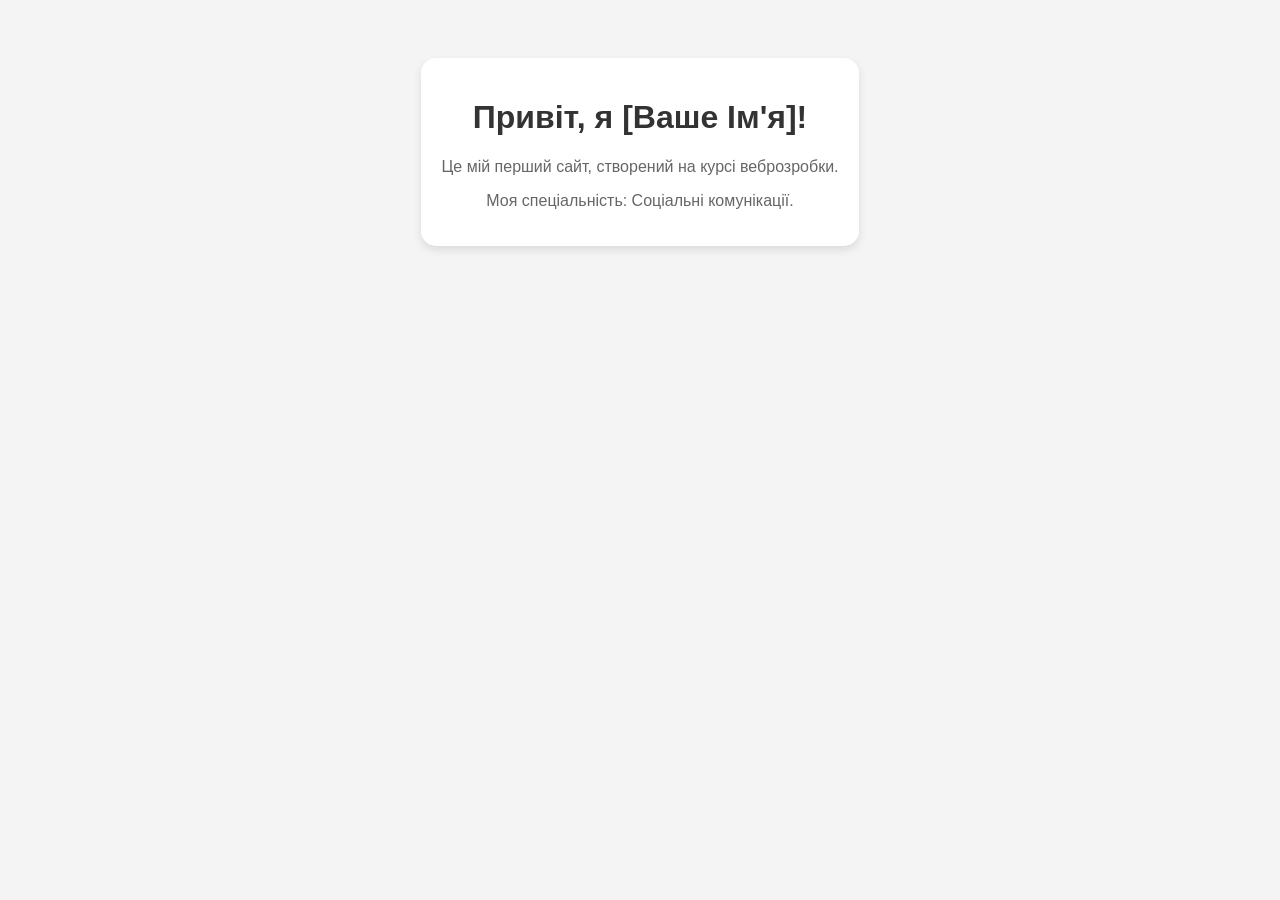
==== index.html @ 934633f8 "Rename index.html. to index.html" ====
<!DOCTYPE html>
<html lang="uk">
<head>
 <meta charset="UTF-8">
 <title>Візитка студента</title>
 <style>
 body { font-family: sans-serif; text-align: center; background-color: #f4f4f4; padding:
50px; }
 .card { background: white; padding: 20px; border-radius: 15px; box-shadow: 0 4px 8px
rgba(0,0,0,0.1); display: inline-block; }
 h1 { color: #333; }
 p { color: #666; }
 </style>
</head>
<body>
 <div class="card">
 <h1>Привіт, я [Ваше Ім'я]!</h1>
 <p>Це мій перший сайт, створений на курсі веброзробки.</p>
 <p>Моя спеціальність: Соціальні комунікації.</p>
 </div>
</body>
</html>
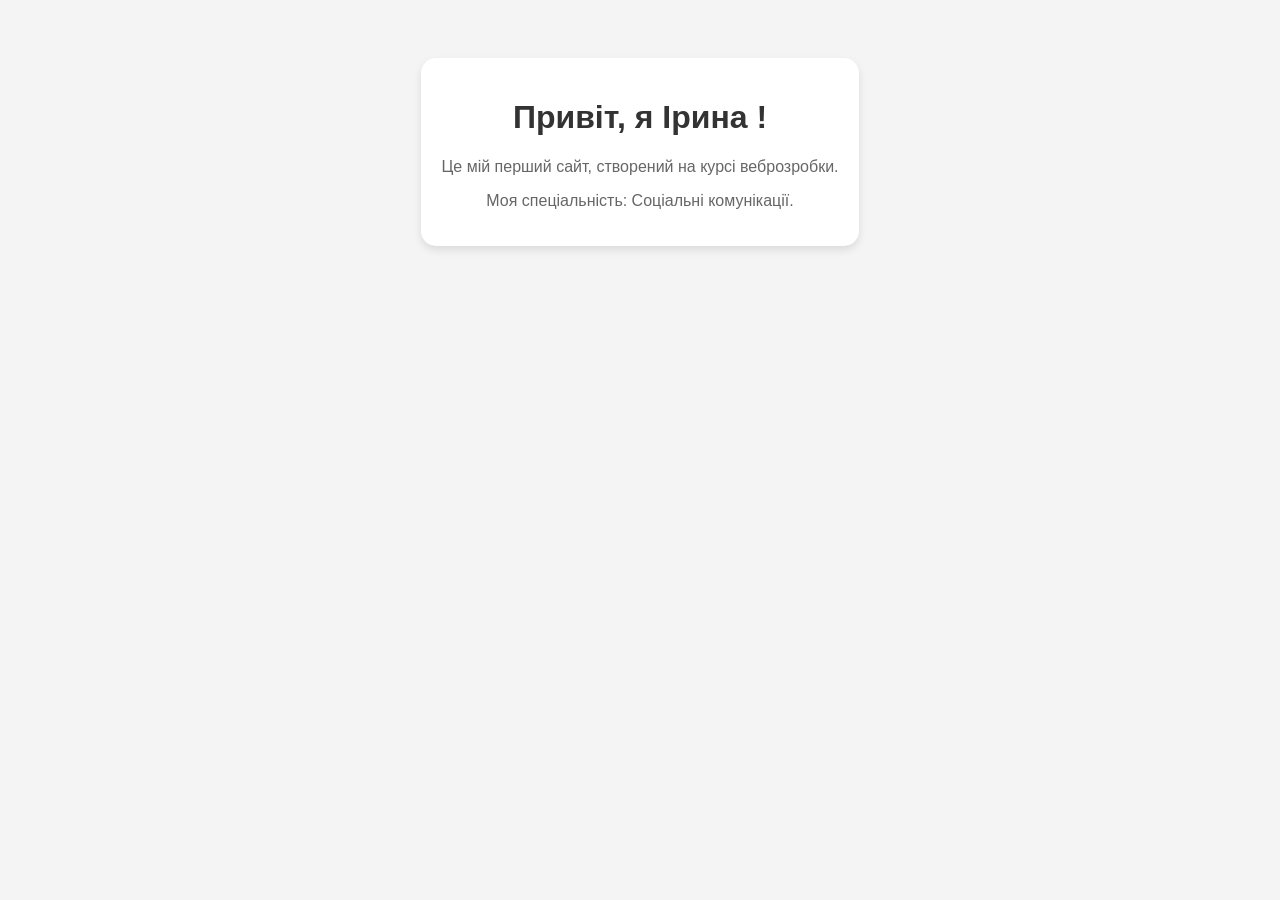
==== commit 7c021b79: "Update index.html" ====
--- a/index.html
+++ b/index.html
@@ -14,7 +14,7 @@
 </head>
 <body>
  <div class="card">
- <h1>Привіт, я [Ваше Ім'я]!</h1>
+ <h1>Привіт, я Ірина !</h1>
  <p>Це мій перший сайт, створений на курсі веброзробки.</p>
  <p>Моя спеціальність: Соціальні комунікації.</p>
  </div>
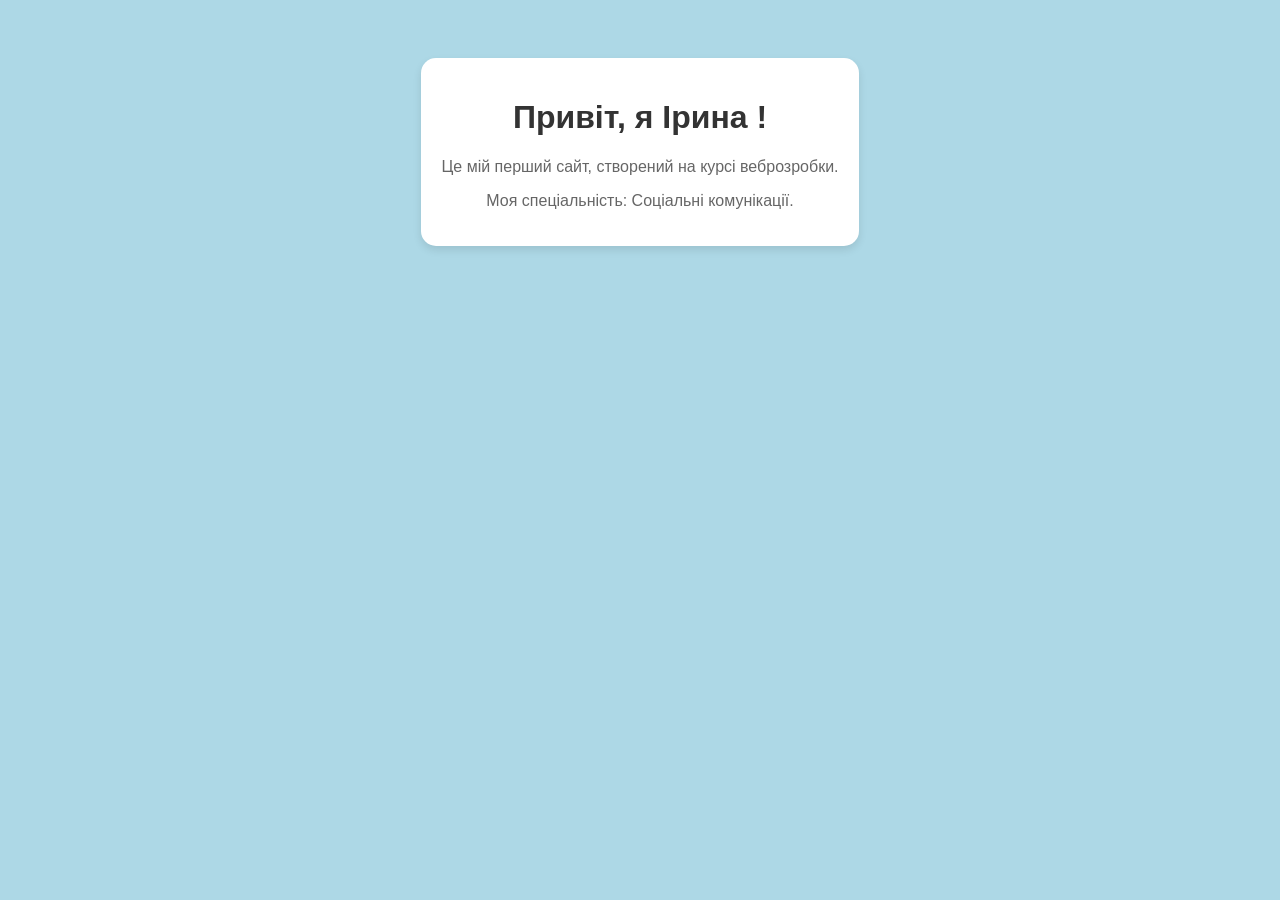
==== commit 3a16c930: "Update index.html" ====
--- a/index.html
+++ b/index.html
@@ -4,7 +4,7 @@
  <meta charset="UTF-8">
  <title>Візитка студента</title>
  <style>
- body { font-family: sans-serif; text-align: center; background-color: #f4f4f4; padding:
+body { font-family: sans-serif; text-align: center; background-color: #ADD8E6; padding:
 50px; }
  .card { background: white; padding: 20px; border-radius: 15px; box-shadow: 0 4px 8px
 rgba(0,0,0,0.1); display: inline-block; }
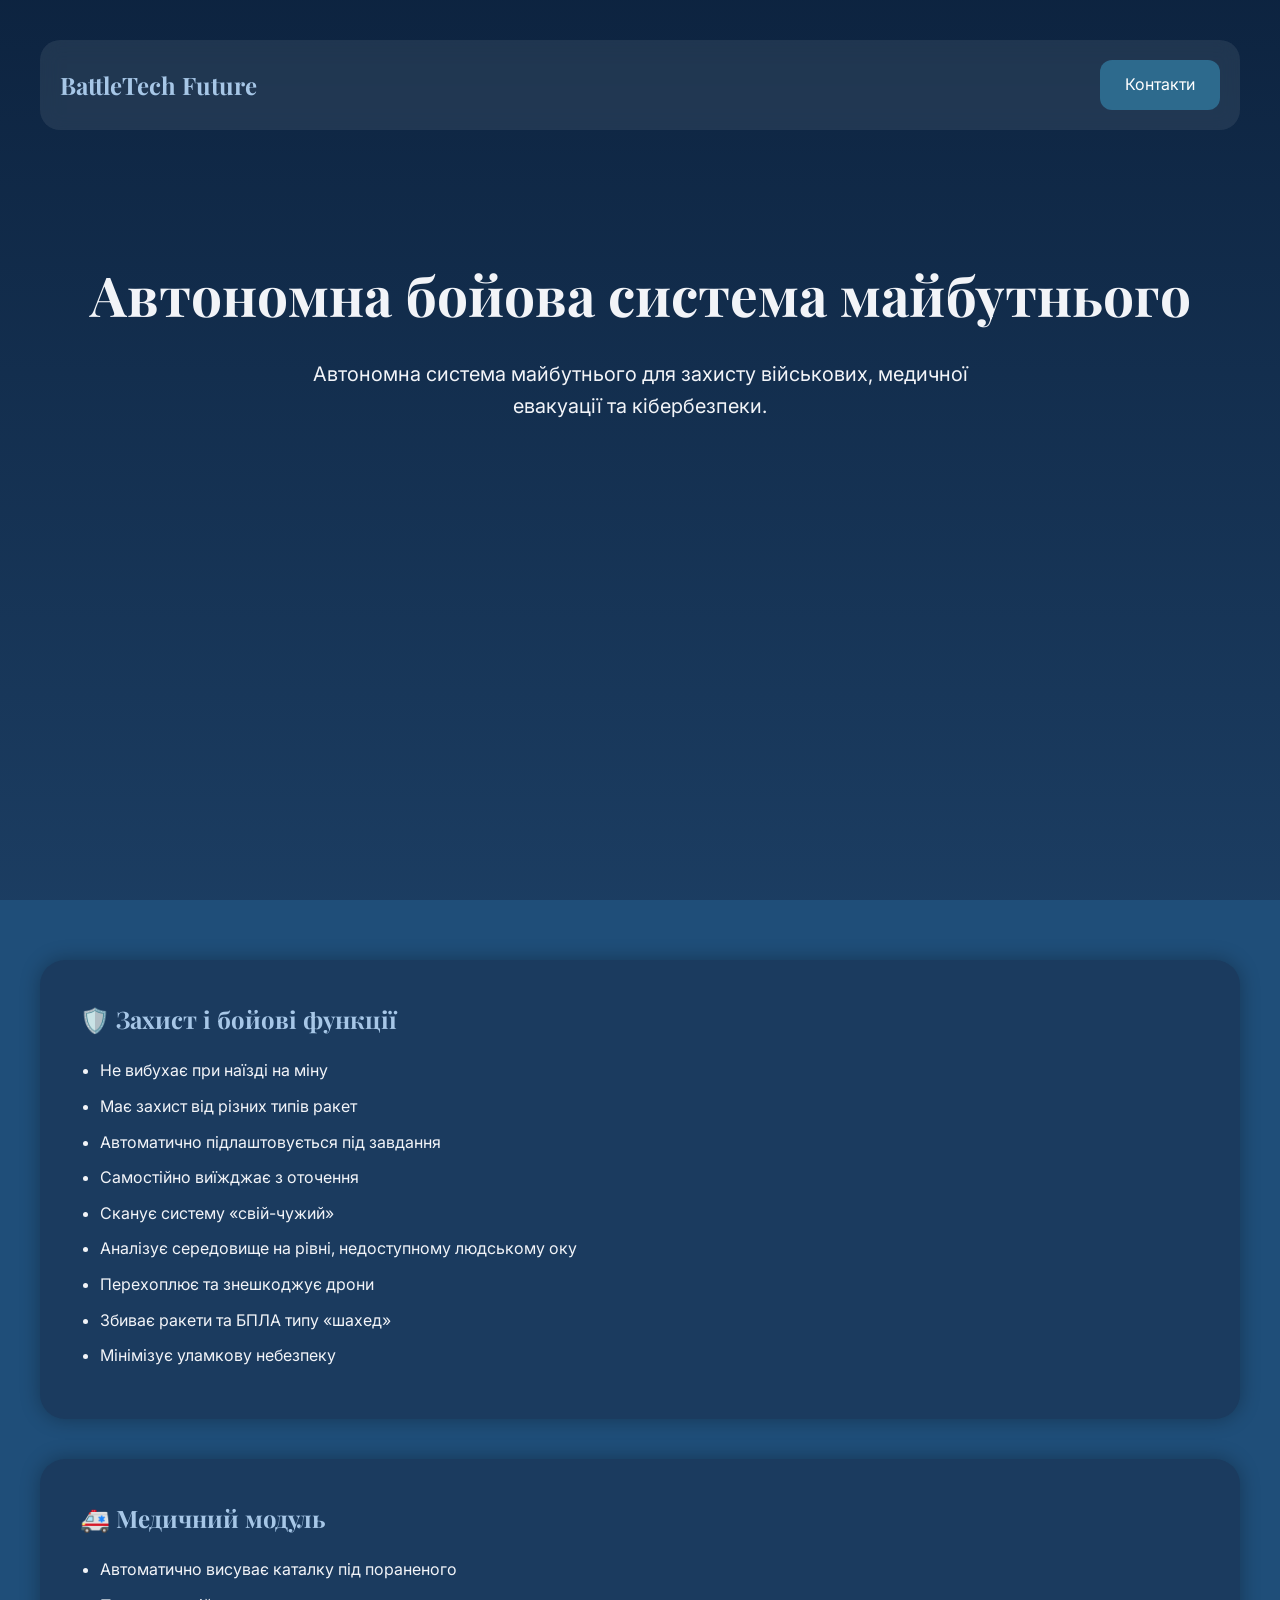
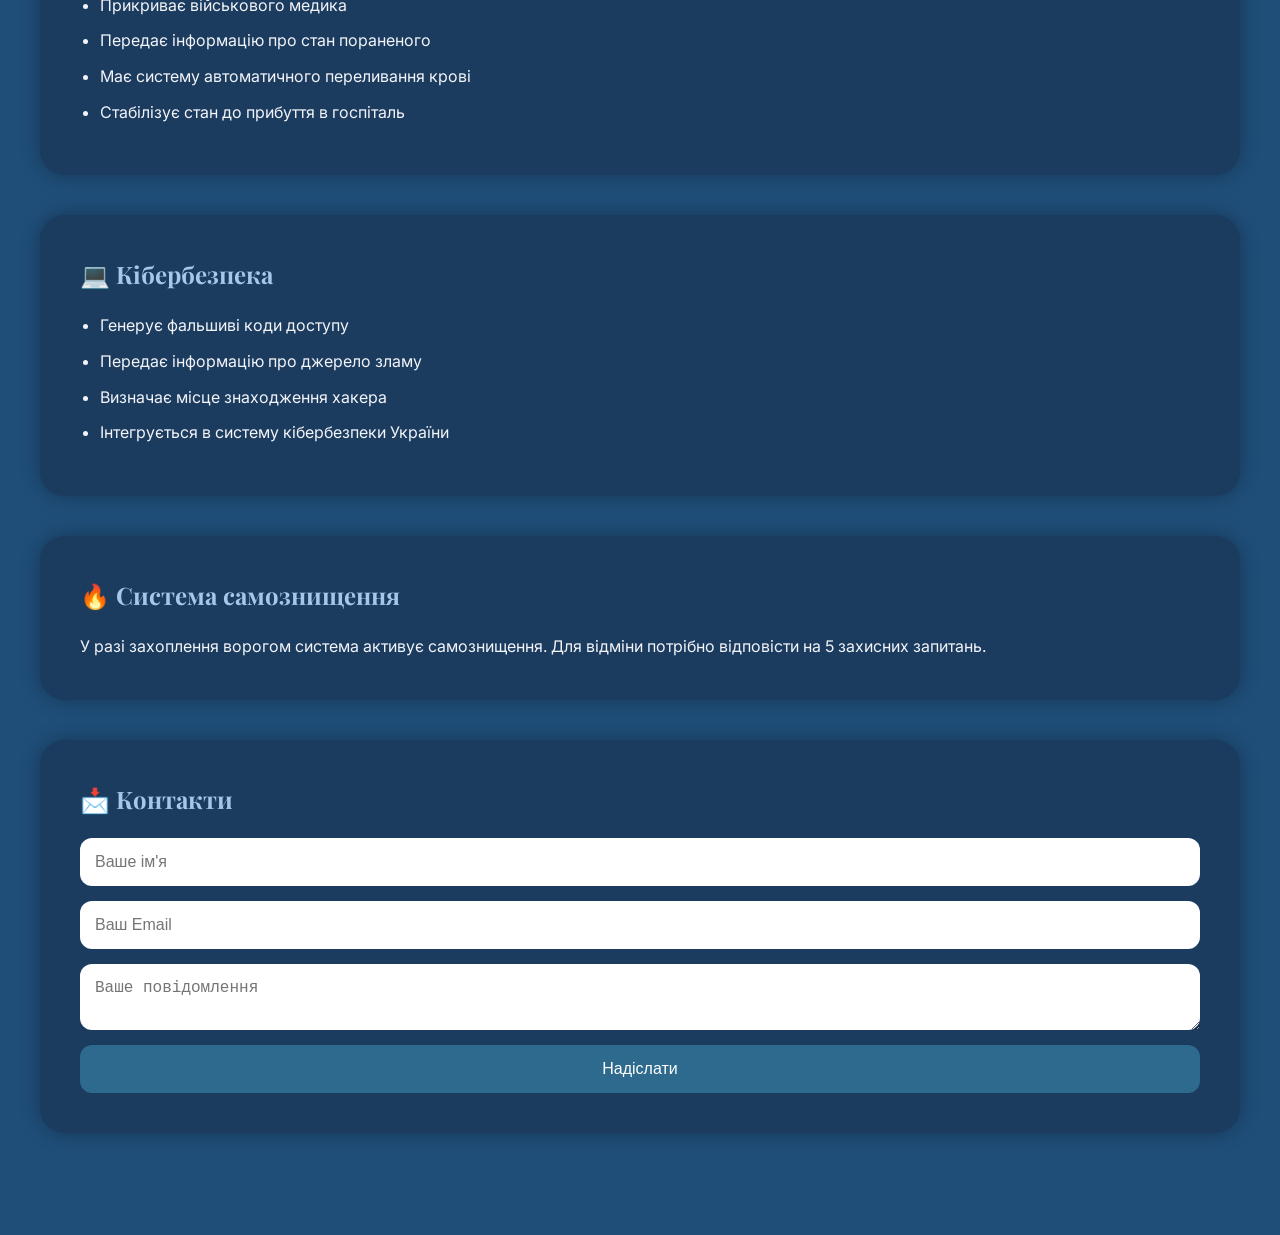
==== commit c614f0fa: "Add files via upload" ====
--- a/index.html
+++ b/index.html
@@ -1,22 +1,101 @@
-<!DOCTYPE html>
-<html lang="uk">
-<head>
- <meta charset="UTF-8">
- <title>Візитка студента</title>
- <style>
-body { font-family: sans-serif; text-align: center; background-color: #ADD8E6; padding:
-50px; }
- .card { background: white; padding: 20px; border-radius: 15px; box-shadow: 0 4px 8px
-rgba(0,0,0,0.1); display: inline-block; }
- h1 { color: #333; }
- p { color: #666; }
- </style>
-</head>
-<body>
- <div class="card">
- <h1>Привіт, я Ірина !</h1>
- <p>Це мій перший сайт, створений на курсі веброзробки.</p>
- <p>Моя спеціальність: Соціальні комунікації.</p>
- </div>
-</body>
-</html>
+<!-- index.html -->
+<!DOCTYPE html>
+<html lang="uk">
+<head>
+    <meta charset="UTF-8">
+    <meta name="viewport" content="width=device-width, initial-scale=1.0">
+    <title>Інтелектуальна бойова машина</title>
+
+    <!-- Шрифти -->
+    <link href="https://fonts.googleapis.com/css2?family=Playfair+Display:wght@700&family=Inter:wght@300;400;600&display=swap" rel="stylesheet">
+
+    <!-- CSS -->
+    <link rel="stylesheet" href="style.css">
+</head>
+<body>
+
+    <header class="hero">
+        <nav class="navbar">
+            <h1>BattleTech Future</h1>
+
+            <a href="#contacts" class="btn">Контакти</a>
+        </nav>
+
+        <div class="hero-content">
+            <h2>Автономна бойова система майбутнього</h2>
+            <p>
+                Автономна система майбутнього для захисту військових,
+                медичної евакуації та кібербезпеки.
+            </p>
+        </div>
+    </header>
+
+    <main>
+
+        <section class="card">
+            <h2>🛡️ Захист і бойові функції</h2>
+
+            <ul>
+                <li>Не вибухає при наїзді на міну</li>
+                <li>Має захист від різних типів ракет</li>
+                <li>Автоматично підлаштовується під завдання</li>
+                <li>Самостійно виїжджає з оточення</li>
+                <li>Сканує систему «свій-чужий»</li>
+                <li>Аналізує середовище на рівні, недоступному людському оку</li>
+                <li>Перехоплює та знешкоджує дрони</li>
+                <li>Збиває ракети та БПЛА типу «шахед»</li>
+                <li>Мінімізує уламкову небезпеку</li>
+            </ul>
+        </section>
+
+        <section class="card">
+            <h2>🚑 Медичний модуль</h2>
+
+            <ul>
+                <li>Автоматично висуває каталку під пораненого</li>
+                <li>Прикриває військового медика</li>
+                <li>Передає інформацію про стан пораненого</li>
+                <li>Має систему автоматичного переливання крові</li>
+                <li>Стабілізує стан до прибуття в госпіталь</li>
+            </ul>
+        </section>
+
+        <section class="card">
+            <h2>💻 Кібербезпека</h2>
+
+            <ul>
+                <li>Генерує фальшиві коди доступу</li>
+                <li>Передає інформацію про джерело зламу</li>
+                <li>Визначає місце знаходження хакера</li>
+                <li>Інтегрується в систему кібербезпеки України</li>
+            </ul>
+        </section>
+
+        <section class="card">
+            <h2>🔥 Система самознищення</h2>
+
+            <p>
+                У разі захоплення ворогом система активує самознищення.
+                Для відміни потрібно відповісти на 5 захисних запитань.
+            </p>
+        </section>
+
+        <section id="contacts" class="card">
+            <h2>📩 Контакти</h2>
+
+            <form>
+                <input type="text" placeholder="Ваше ім'я">
+                <input type="email" placeholder="Ваш Email">
+                <textarea placeholder="Ваше повідомлення"></textarea>
+
+                <button type="submit">Надіслати</button>
+            </form>
+        </section>
+
+    </main>
+
+    <!-- JavaScript -->
+    <script src="script.js"></script>
+
+</body>
+</html>
--- a/style.css
+++ b/style.css
@@ -0,0 +1,130 @@
+/* style.css */
+
+*{
+    margin:0;
+    padding:0;
+    box-sizing:border-box;
+}
+
+body{
+    font-family:'Inter', sans-serif;
+    background:#1F4E79;
+    color:#F2F4F8;
+    line-height:1.6;
+}
+
+.hero{
+    min-height:100vh;
+    background:linear-gradient(rgba(11,31,58,0.9),
+    rgba(27,59,95,0.9));
+    padding:40px;
+}
+
+.navbar{
+    display:flex;
+    justify-content:space-between;
+    align-items:center;
+
+    background:rgba(255,255,255,0.08);
+    padding:20px;
+    border-radius:20px;
+
+    backdrop-filter:blur(10px);
+}
+
+.navbar h1{
+    font-family:'Playfair Display', serif;
+    color:#A7C7E7;
+}
+
+.hero-content{
+    text-align:center;
+    margin-top:120px;
+}
+
+.hero-content h2{
+    font-family:'Playfair Display', serif;
+    font-size:55px;
+    margin-bottom:20px;
+}
+
+.hero-content p{
+    max-width:700px;
+    margin:auto;
+    font-size:20px;
+}
+
+.btn{
+    text-decoration:none;
+    background:#2D6A8D;
+    color:white;
+    padding:12px 25px;
+    border-radius:12px;
+
+    transition:0.3s;
+}
+
+.btn:hover{
+    background:#A7C7E7;
+    color:#0B1F3A;
+    transform:scale(1.05);
+}
+
+main{
+    padding:60px 40px;
+}
+
+.card{
+    background:#1B3B5F;
+    margin-bottom:40px;
+    padding:40px;
+    border-radius:25px;
+
+    box-shadow:0 0 20px rgba(0,0,0,0.3);
+}
+
+.card h2{
+    font-family:'Playfair Display', serif;
+    margin-bottom:20px;
+    color:#A7C7E7;
+}
+
+.card ul{
+    padding-left:20px;
+}
+
+.card li{
+    margin-bottom:10px;
+}
+
+form{
+    display:flex;
+    flex-direction:column;
+    gap:15px;
+}
+
+input,
+textarea{
+    padding:15px;
+    border:none;
+    border-radius:12px;
+    font-size:16px;
+}
+
+button{
+    padding:15px;
+    border:none;
+    border-radius:12px;
+    background:#2D6A8D;
+    color:white;
+    font-size:16px;
+    cursor:pointer;
+
+    transition:0.3s;
+}
+
+button:hover{
+    background:#A7C7E7;
+    color:#0B1F3A;
+    transform:scale(1.05);
+}
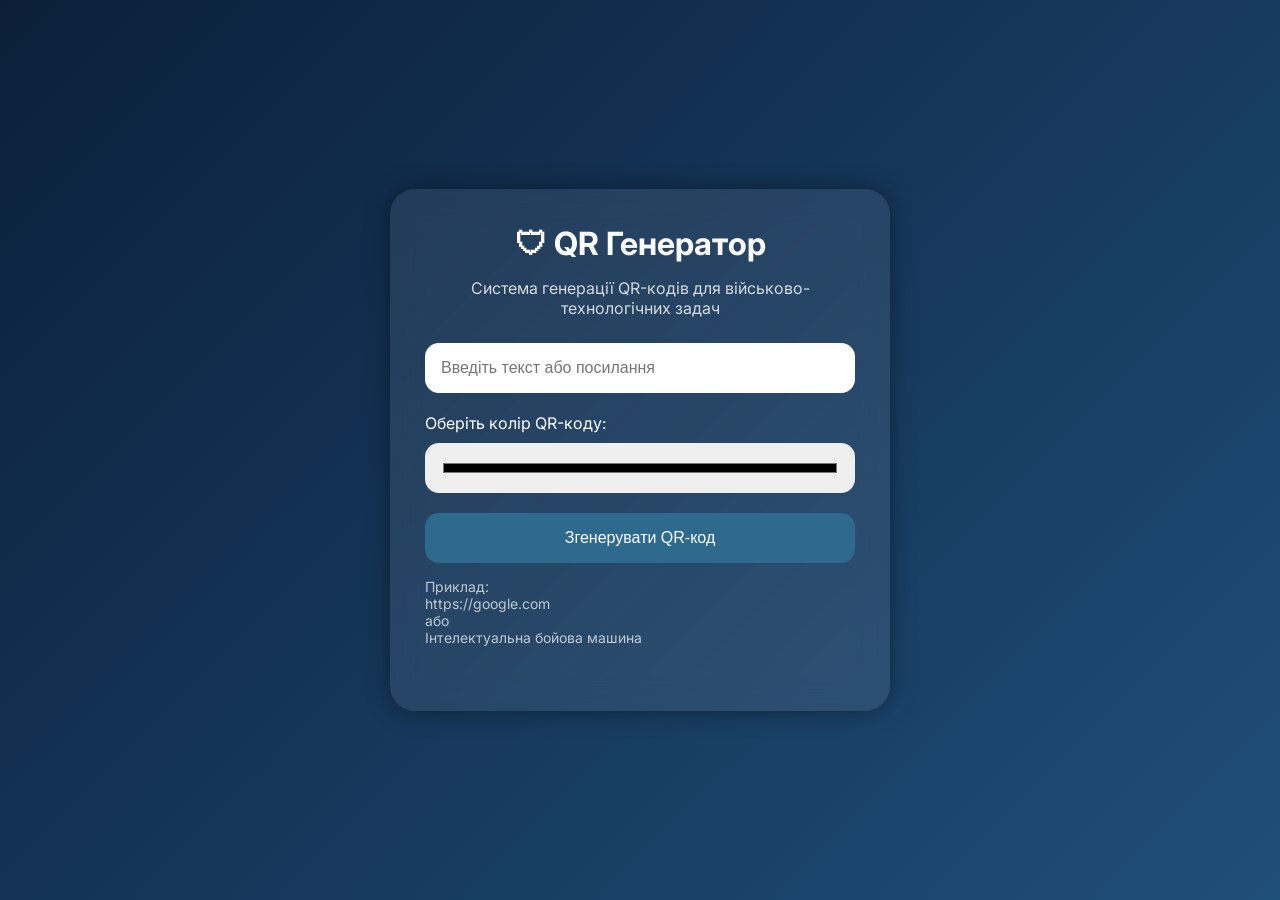
==== commit 7d171bcf: "Add files via upload" ====
--- a/index.html
+++ b/index.html
@@ -1,101 +1,241 @@
-<!-- index.html -->
 <!DOCTYPE html>
 <html lang="uk">
 <head>
-    <meta charset="UTF-8">
-    <meta name="viewport" content="width=device-width, initial-scale=1.0">
-    <title>Інтелектуальна бойова машина</title>
-
-    <!-- Шрифти -->
-    <link href="https://fonts.googleapis.com/css2?family=Playfair+Display:wght@700&family=Inter:wght@300;400;600&display=swap" rel="stylesheet">
-
-    <!-- CSS -->
-    <link rel="stylesheet" href="style.css">
+<meta charset="UTF-8">
+<meta name="viewport" content="width=device-width, initial-scale=1.0">
+
+<title>Військовий QR Генератор</title>
+
+<link href="https://fonts.googleapis.com/css2?family=Inter:wght@300;400;600&display=swap" rel="stylesheet">
+
+<style>
+
+*{
+    margin:0;
+    padding:0;
+    box-sizing:border-box;
+}
+
+body{
+    font-family:'Inter', sans-serif;
+
+    background:linear-gradient(135deg,#0B1F3A,#1F4E79);
+
+    color:white;
+
+    display:flex;
+    justify-content:center;
+    align-items:center;
+
+    min-height:100vh;
+
+    padding:20px;
+}
+
+.container{
+    width:100%;
+    max-width:500px;
+
+    background:rgba(255,255,255,0.08);
+
+    backdrop-filter:blur(15px);
+
+    border-radius:25px;
+
+    padding:35px;
+
+    box-shadow:0 0 25px rgba(0,0,0,0.4);
+}
+
+h1{
+    text-align:center;
+
+    margin-bottom:15px;
+
+    font-size:32px;
+}
+
+p{
+    text-align:center;
+
+    margin-bottom:25px;
+
+    opacity:0.8;
+}
+
+input{
+    width:100%;
+
+    padding:16px;
+
+    border:none;
+
+    border-radius:14px;
+
+    outline:none;
+
+    font-size:16px;
+
+    margin-bottom:20px;
+}
+
+.color-label{
+    margin-bottom:10px;
+    display:block;
+}
+
+.color-picker{
+    width:100%;
+    height:50px;
+
+    border:none;
+
+    border-radius:14px;
+
+    margin-bottom:20px;
+
+    cursor:pointer;
+}
+
+button{
+    width:100%;
+
+    padding:16px;
+
+    border:none;
+
+    border-radius:14px;
+
+    background:#2D6A8D;
+
+    color:white;
+
+    font-size:16px;
+
+    cursor:pointer;
+
+    transition:0.3s;
+}
+
+button:hover{
+    background:#A7C7E7;
+
+    color:#0B1F3A;
+
+    transform:scale(1.04);
+}
+
+#qrBox{
+    margin-top:30px;
+
+    text-align:center;
+}
+
+#qrBox img{
+    margin-top:15px;
+
+    border-radius:15px;
+
+    background:white;
+
+    padding:10px;
+
+    box-shadow:0 0 20px rgba(0,0,0,0.5);
+}
+
+.download-btn{
+    margin-top:20px;
+}
+
+.example{
+    margin-top:15px;
+
+    font-size:14px;
+
+    opacity:0.7;
+}
+
+</style>
 </head>
+
 <body>
 
-    <header class="hero">
-        <nav class="navbar">
-            <h1>BattleTech Future</h1>
-
-            <a href="#contacts" class="btn">Контакти</a>
-        </nav>
-
-        <div class="hero-content">
-            <h2>Автономна бойова система майбутнього</h2>
-            <p>
-                Автономна система майбутнього для захисту військових,
-                медичної евакуації та кібербезпеки.
-            </p>
-        </div>
-    </header>
-
-    <main>
-
-        <section class="card">
-            <h2>🛡️ Захист і бойові функції</h2>
-
-            <ul>
-                <li>Не вибухає при наїзді на міну</li>
-                <li>Має захист від різних типів ракет</li>
-                <li>Автоматично підлаштовується під завдання</li>
-                <li>Самостійно виїжджає з оточення</li>
-                <li>Сканує систему «свій-чужий»</li>
-                <li>Аналізує середовище на рівні, недоступному людському оку</li>
-                <li>Перехоплює та знешкоджує дрони</li>
-                <li>Збиває ракети та БПЛА типу «шахед»</li>
-                <li>Мінімізує уламкову небезпеку</li>
-            </ul>
-        </section>
-
-        <section class="card">
-            <h2>🚑 Медичний модуль</h2>
-
-            <ul>
-                <li>Автоматично висуває каталку під пораненого</li>
-                <li>Прикриває військового медика</li>
-                <li>Передає інформацію про стан пораненого</li>
-                <li>Має систему автоматичного переливання крові</li>
-                <li>Стабілізує стан до прибуття в госпіталь</li>
-            </ul>
-        </section>
-
-        <section class="card">
-            <h2>💻 Кібербезпека</h2>
-
-            <ul>
-                <li>Генерує фальшиві коди доступу</li>
-                <li>Передає інформацію про джерело зламу</li>
-                <li>Визначає місце знаходження хакера</li>
-                <li>Інтегрується в систему кібербезпеки України</li>
-            </ul>
-        </section>
-
-        <section class="card">
-            <h2>🔥 Система самознищення</h2>
-
-            <p>
-                У разі захоплення ворогом система активує самознищення.
-                Для відміни потрібно відповісти на 5 захисних запитань.
-            </p>
-        </section>
-
-        <section id="contacts" class="card">
-            <h2>📩 Контакти</h2>
-
-            <form>
-                <input type="text" placeholder="Ваше ім'я">
-                <input type="email" placeholder="Ваш Email">
-                <textarea placeholder="Ваше повідомлення"></textarea>
-
-                <button type="submit">Надіслати</button>
-            </form>
-        </section>
-
-    </main>
-
-    <!-- JavaScript -->
-    <script src="script.js"></script>
+<div class="container">
+
+<h1>🛡 QR Генератор</h1>
+
+<p>
+Система генерації QR-кодів для військово-технологічних задач
+</p>
+
+<input
+type="text"
+id="text"
+placeholder="Введіть текст або посилання"
+>
+
+<label class="color-label">
+Оберіть колір QR-коду:
+</label>
+
+<input
+type="color"
+id="qrColor"
+class="color-picker"
+value="#000000"
+>
+
+<button onclick="generateQR()">
+Згенерувати QR-код
+</button>
+
+<div class="example">
+Приклад:<br>
+https://google.com<br>
+або<br>
+Інтелектуальна бойова машина
+</div>
+
+<div id="qrBox"></div>
+
+</div>
+
+<script>
+
+function generateQR(){
+
+    let text = document.getElementById("text").value;
+
+    let color =
+    document.getElementById("qrColor").value.replace("#","");
+
+    if(text === ""){
+
+        alert("Введіть текст або посилання");
+
+        return;
+    }
+
+    let qrUrl =
+    "https://api.qrserver.com/v1/create-qr-code/?size=250x250"
+    + "&color=" + color
+    + "&data=" + encodeURIComponent(text);
+
+    document.getElementById("qrBox").innerHTML =
+    `
+    <img src="${qrUrl}" alt="QR Code">
+
+    <br>
+
+    <a href="${qrUrl}" download="qr-code.png">
+        <button class="download-btn">
+            Завантажити QR-код
+        </button>
+    </a>
+    `;
+}
+
+</script>
 
 </body>
 </html>
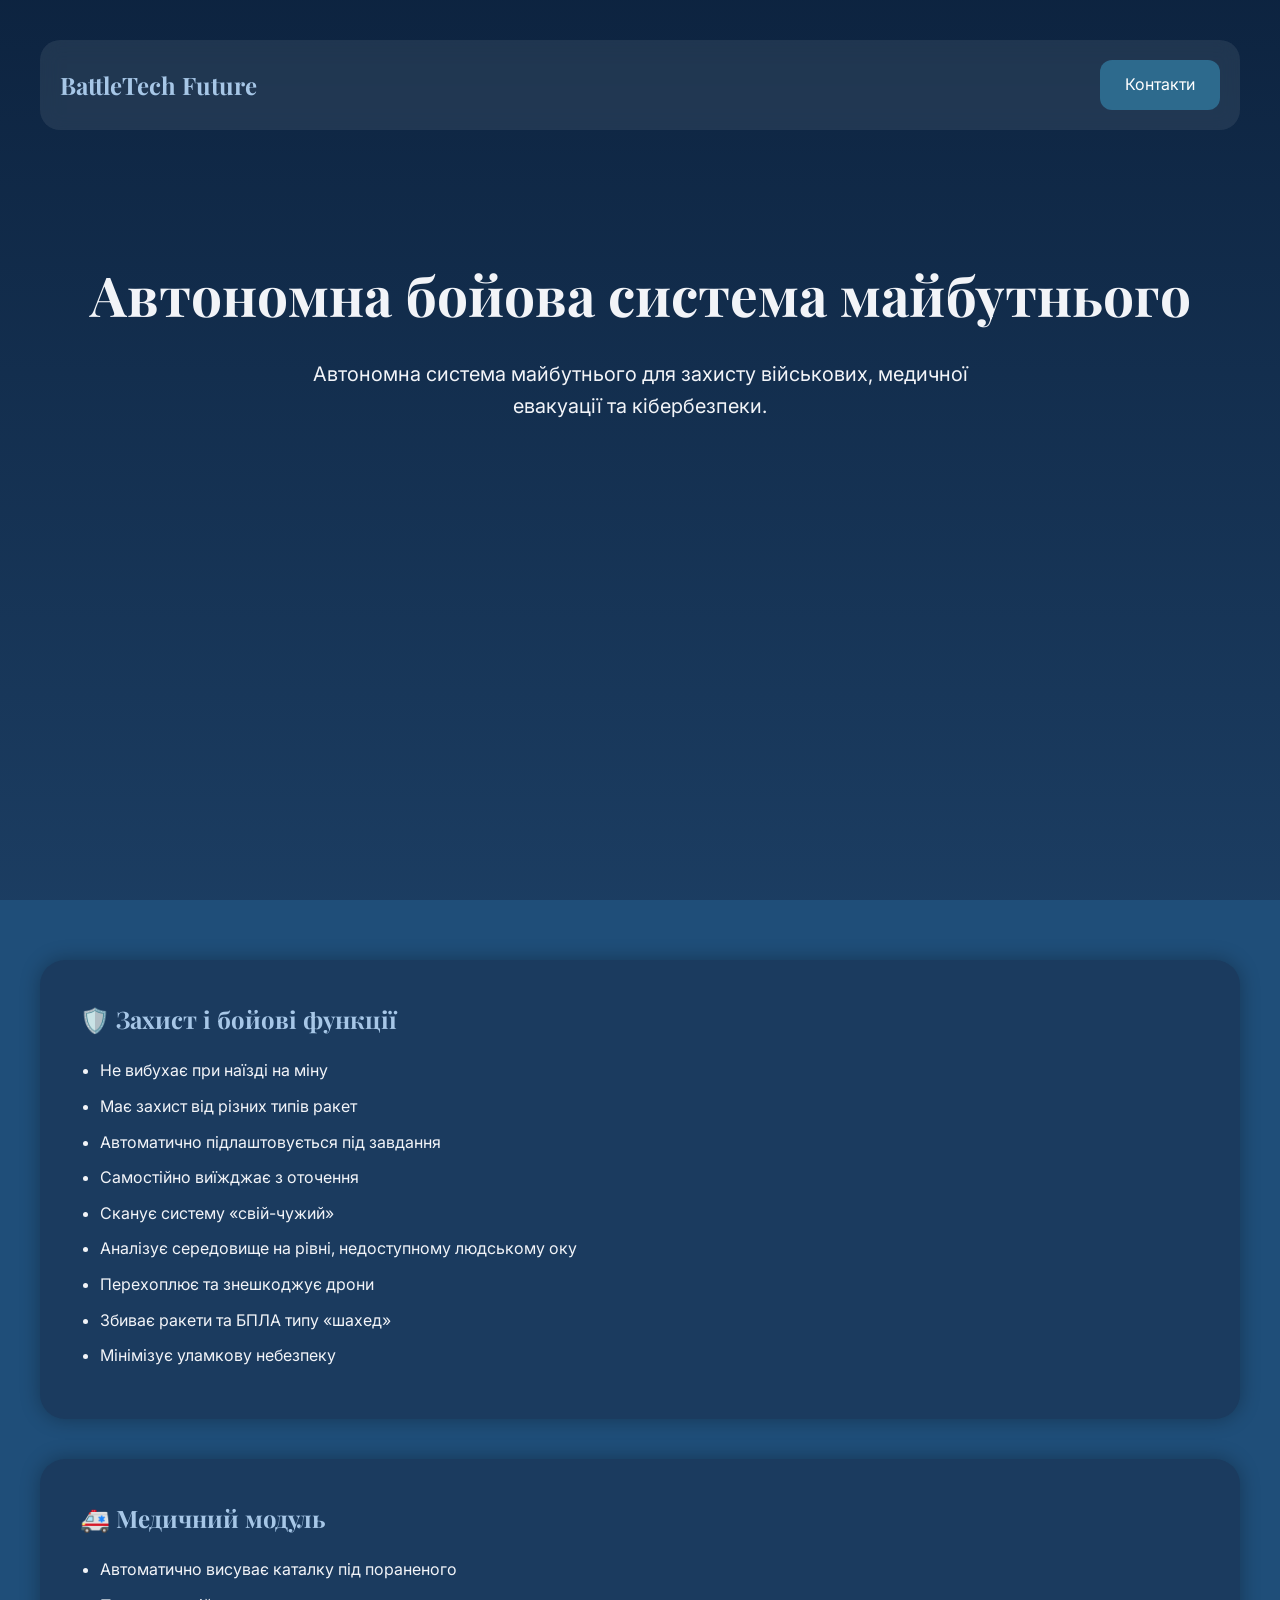
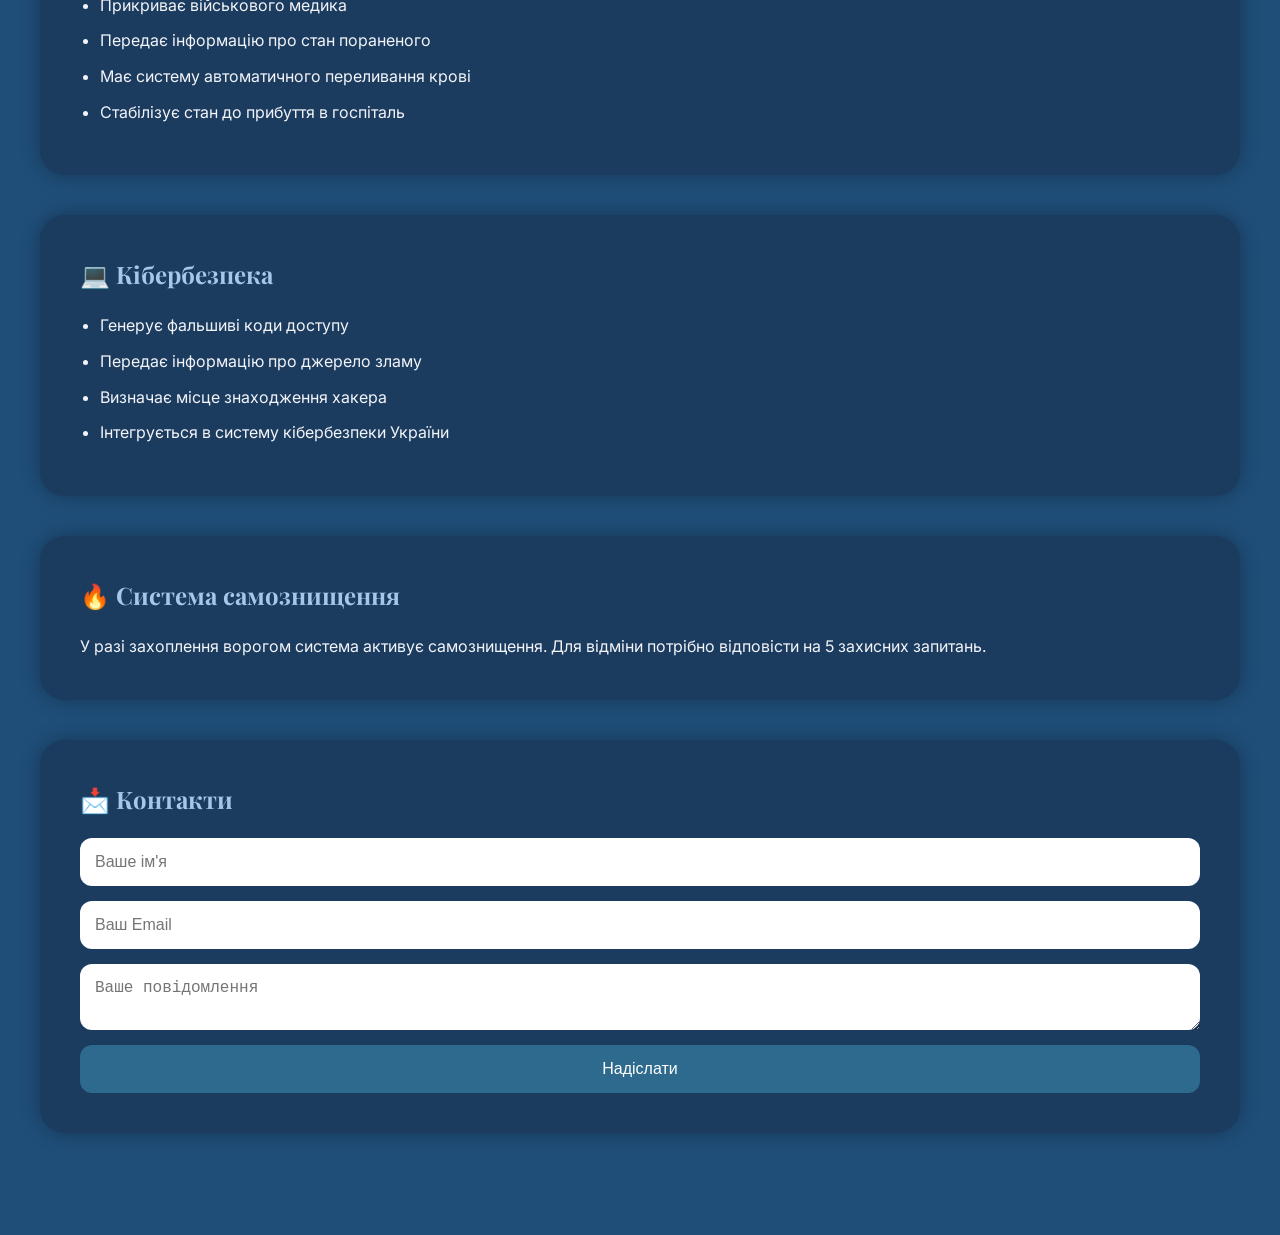
==== commit 14d0240b: "Add files via upload" ====
--- a/index.html
+++ b/index.html
@@ -1,241 +1,101 @@
+<!-- index.html -->
 <!DOCTYPE html>
 <html lang="uk">
 <head>
-<meta charset="UTF-8">
-<meta name="viewport" content="width=device-width, initial-scale=1.0">
+    <meta charset="UTF-8">
+    <meta name="viewport" content="width=device-width, initial-scale=1.0">
+    <title>Інтелектуальна бойова машина</title>
 
-<title>Військовий QR Генератор</title>
+    <!-- Шрифти -->
+    <link href="https://fonts.googleapis.com/css2?family=Playfair+Display:wght@700&family=Inter:wght@300;400;600&display=swap" rel="stylesheet">
 
-<link href="https://fonts.googleapis.com/css2?family=Inter:wght@300;400;600&display=swap" rel="stylesheet">
-
-<style>
-
-*{
-    margin:0;
-    padding:0;
-    box-sizing:border-box;
-}
-
-body{
-    font-family:'Inter', sans-serif;
-
-    background:linear-gradient(135deg,#0B1F3A,#1F4E79);
-
-    color:white;
-
-    display:flex;
-    justify-content:center;
-    align-items:center;
-
-    min-height:100vh;
-
-    padding:20px;
-}
-
-.container{
-    width:100%;
-    max-width:500px;
-
-    background:rgba(255,255,255,0.08);
-
-    backdrop-filter:blur(15px);
-
-    border-radius:25px;
-
-    padding:35px;
-
-    box-shadow:0 0 25px rgba(0,0,0,0.4);
-}
-
-h1{
-    text-align:center;
-
-    margin-bottom:15px;
-
-    font-size:32px;
-}
-
-p{
-    text-align:center;
-
-    margin-bottom:25px;
-
-    opacity:0.8;
-}
-
-input{
-    width:100%;
-
-    padding:16px;
-
-    border:none;
-
-    border-radius:14px;
-
-    outline:none;
-
-    font-size:16px;
-
-    margin-bottom:20px;
-}
-
-.color-label{
-    margin-bottom:10px;
-    display:block;
-}
-
-.color-picker{
-    width:100%;
-    height:50px;
-
-    border:none;
-
-    border-radius:14px;
-
-    margin-bottom:20px;
-
-    cursor:pointer;
-}
-
-button{
-    width:100%;
-
-    padding:16px;
-
-    border:none;
-
-    border-radius:14px;
-
-    background:#2D6A8D;
-
-    color:white;
-
-    font-size:16px;
-
-    cursor:pointer;
-
-    transition:0.3s;
-}
-
-button:hover{
-    background:#A7C7E7;
-
-    color:#0B1F3A;
-
-    transform:scale(1.04);
-}
-
-#qrBox{
-    margin-top:30px;
-
-    text-align:center;
-}
-
-#qrBox img{
-    margin-top:15px;
-
-    border-radius:15px;
-
-    background:white;
-
-    padding:10px;
-
-    box-shadow:0 0 20px rgba(0,0,0,0.5);
-}
-
-.download-btn{
-    margin-top:20px;
-}
-
-.example{
-    margin-top:15px;
-
-    font-size:14px;
-
-    opacity:0.7;
-}
-
-</style>
+    <!-- CSS -->
+    <link rel="stylesheet" href="style.css">
 </head>
-
 <body>
 
-<div class="container">
+    <header class="hero">
+        <nav class="navbar">
+            <h1>BattleTech Future</h1>
 
-<h1>🛡 QR Генератор</h1>
+            <a href="#contacts" class="btn">Контакти</a>
+        </nav>
 
-<p>
-Система генерації QR-кодів для військово-технологічних задач
-</p>
+        <div class="hero-content">
+            <h2>Автономна бойова система майбутнього</h2>
+            <p>
+                Автономна система майбутнього для захисту військових,
+                медичної евакуації та кібербезпеки.
+            </p>
+        </div>
+    </header>
 
-<input
-type="text"
-id="text"
-placeholder="Введіть текст або посилання"
->
+    <main>
 
-<label class="color-label">
-Оберіть колір QR-коду:
-</label>
+        <section class="card">
+            <h2>🛡️ Захист і бойові функції</h2>
 
-<input
-type="color"
-id="qrColor"
-class="color-picker"
-value="#000000"
->
+            <ul>
+                <li>Не вибухає при наїзді на міну</li>
+                <li>Має захист від різних типів ракет</li>
+                <li>Автоматично підлаштовується під завдання</li>
+                <li>Самостійно виїжджає з оточення</li>
+                <li>Сканує систему «свій-чужий»</li>
+                <li>Аналізує середовище на рівні, недоступному людському оку</li>
+                <li>Перехоплює та знешкоджує дрони</li>
+                <li>Збиває ракети та БПЛА типу «шахед»</li>
+                <li>Мінімізує уламкову небезпеку</li>
+            </ul>
+        </section>
 
-<button onclick="generateQR()">
-Згенерувати QR-код
-</button>
+        <section class="card">
+            <h2>🚑 Медичний модуль</h2>
 
-<div class="example">
-Приклад:<br>
-https://google.com<br>
-або<br>
-Інтелектуальна бойова машина
-</div>
+            <ul>
+                <li>Автоматично висуває каталку під пораненого</li>
+                <li>Прикриває військового медика</li>
+                <li>Передає інформацію про стан пораненого</li>
+                <li>Має систему автоматичного переливання крові</li>
+                <li>Стабілізує стан до прибуття в госпіталь</li>
+            </ul>
+        </section>
 
-<div id="qrBox"></div>
+        <section class="card">
+            <h2>💻 Кібербезпека</h2>
 
-</div>
+            <ul>
+                <li>Генерує фальшиві коди доступу</li>
+                <li>Передає інформацію про джерело зламу</li>
+                <li>Визначає місце знаходження хакера</li>
+                <li>Інтегрується в систему кібербезпеки України</li>
+            </ul>
+        </section>
 
-<script>
+        <section class="card">
+            <h2>🔥 Система самознищення</h2>
 
-function generateQR(){
+            <p>
+                У разі захоплення ворогом система активує самознищення.
+                Для відміни потрібно відповісти на 5 захисних запитань.
+            </p>
+        </section>
 
-    let text = document.getElementById("text").value;
+        <section id="contacts" class="card">
+            <h2>📩 Контакти</h2>
 
-    let color =
-    document.getElementById("qrColor").value.replace("#","");
+            <form>
+                <input type="text" placeholder="Ваше ім'я">
+                <input type="email" placeholder="Ваш Email">
+                <textarea placeholder="Ваше повідомлення"></textarea>
 
-    if(text === ""){
+                <button type="submit">Надіслати</button>
+            </form>
+        </section>
 
-        alert("Введіть текст або посилання");
+    </main>
 
-        return;
-    }
-
-    let qrUrl =
-    "https://api.qrserver.com/v1/create-qr-code/?size=250x250"
-    + "&color=" + color
-    + "&data=" + encodeURIComponent(text);
-
-    document.getElementById("qrBox").innerHTML =
-    `
-    <img src="${qrUrl}" alt="QR Code">
-
-    <br>
-
-    <a href="${qrUrl}" download="qr-code.png">
-        <button class="download-btn">
-            Завантажити QR-код
-        </button>
-    </a>
-    `;
-}
-
-</script>
+    <!-- JavaScript -->
+    <script src="script.js"></script>
 
 </body>
 </html>
--- a/style.css
+++ b/style.css
@@ -0,0 +1,130 @@
+/* style.css */
+
+*{
+    margin:0;
+    padding:0;
+    box-sizing:border-box;
+}
+
+body{
+    font-family:'Inter', sans-serif;
+    background:#1F4E79;
+    color:#F2F4F8;
+    line-height:1.6;
+}
+
+.hero{
+    min-height:100vh;
+    background:linear-gradient(rgba(11,31,58,0.9),
+    rgba(27,59,95,0.9));
+    padding:40px;
+}
+
+.navbar{
+    display:flex;
+    justify-content:space-between;
+    align-items:center;
+
+    background:rgba(255,255,255,0.08);
+    padding:20px;
+    border-radius:20px;
+
+    backdrop-filter:blur(10px);
+}
+
+.navbar h1{
+    font-family:'Playfair Display', serif;
+    color:#A7C7E7;
+}
+
+.hero-content{
+    text-align:center;
+    margin-top:120px;
+}
+
+.hero-content h2{
+    font-family:'Playfair Display', serif;
+    font-size:55px;
+    margin-bottom:20px;
+}
+
+.hero-content p{
+    max-width:700px;
+    margin:auto;
+    font-size:20px;
+}
+
+.btn{
+    text-decoration:none;
+    background:#2D6A8D;
+    color:white;
+    padding:12px 25px;
+    border-radius:12px;
+
+    transition:0.3s;
+}
+
+.btn:hover{
+    background:#A7C7E7;
+    color:#0B1F3A;
+    transform:scale(1.05);
+}
+
+main{
+    padding:60px 40px;
+}
+
+.card{
+    background:#1B3B5F;
+    margin-bottom:40px;
+    padding:40px;
+    border-radius:25px;
+
+    box-shadow:0 0 20px rgba(0,0,0,0.3);
+}
+
+.card h2{
+    font-family:'Playfair Display', serif;
+    margin-bottom:20px;
+    color:#A7C7E7;
+}
+
+.card ul{
+    padding-left:20px;
+}
+
+.card li{
+    margin-bottom:10px;
+}
+
+form{
+    display:flex;
+    flex-direction:column;
+    gap:15px;
+}
+
+input,
+textarea{
+    padding:15px;
+    border:none;
+    border-radius:12px;
+    font-size:16px;
+}
+
+button{
+    padding:15px;
+    border:none;
+    border-radius:12px;
+    background:#2D6A8D;
+    color:white;
+    font-size:16px;
+    cursor:pointer;
+
+    transition:0.3s;
+}
+
+button:hover{
+    background:#A7C7E7;
+    color:#0B1F3A;
+    transform:scale(1.05);
+}
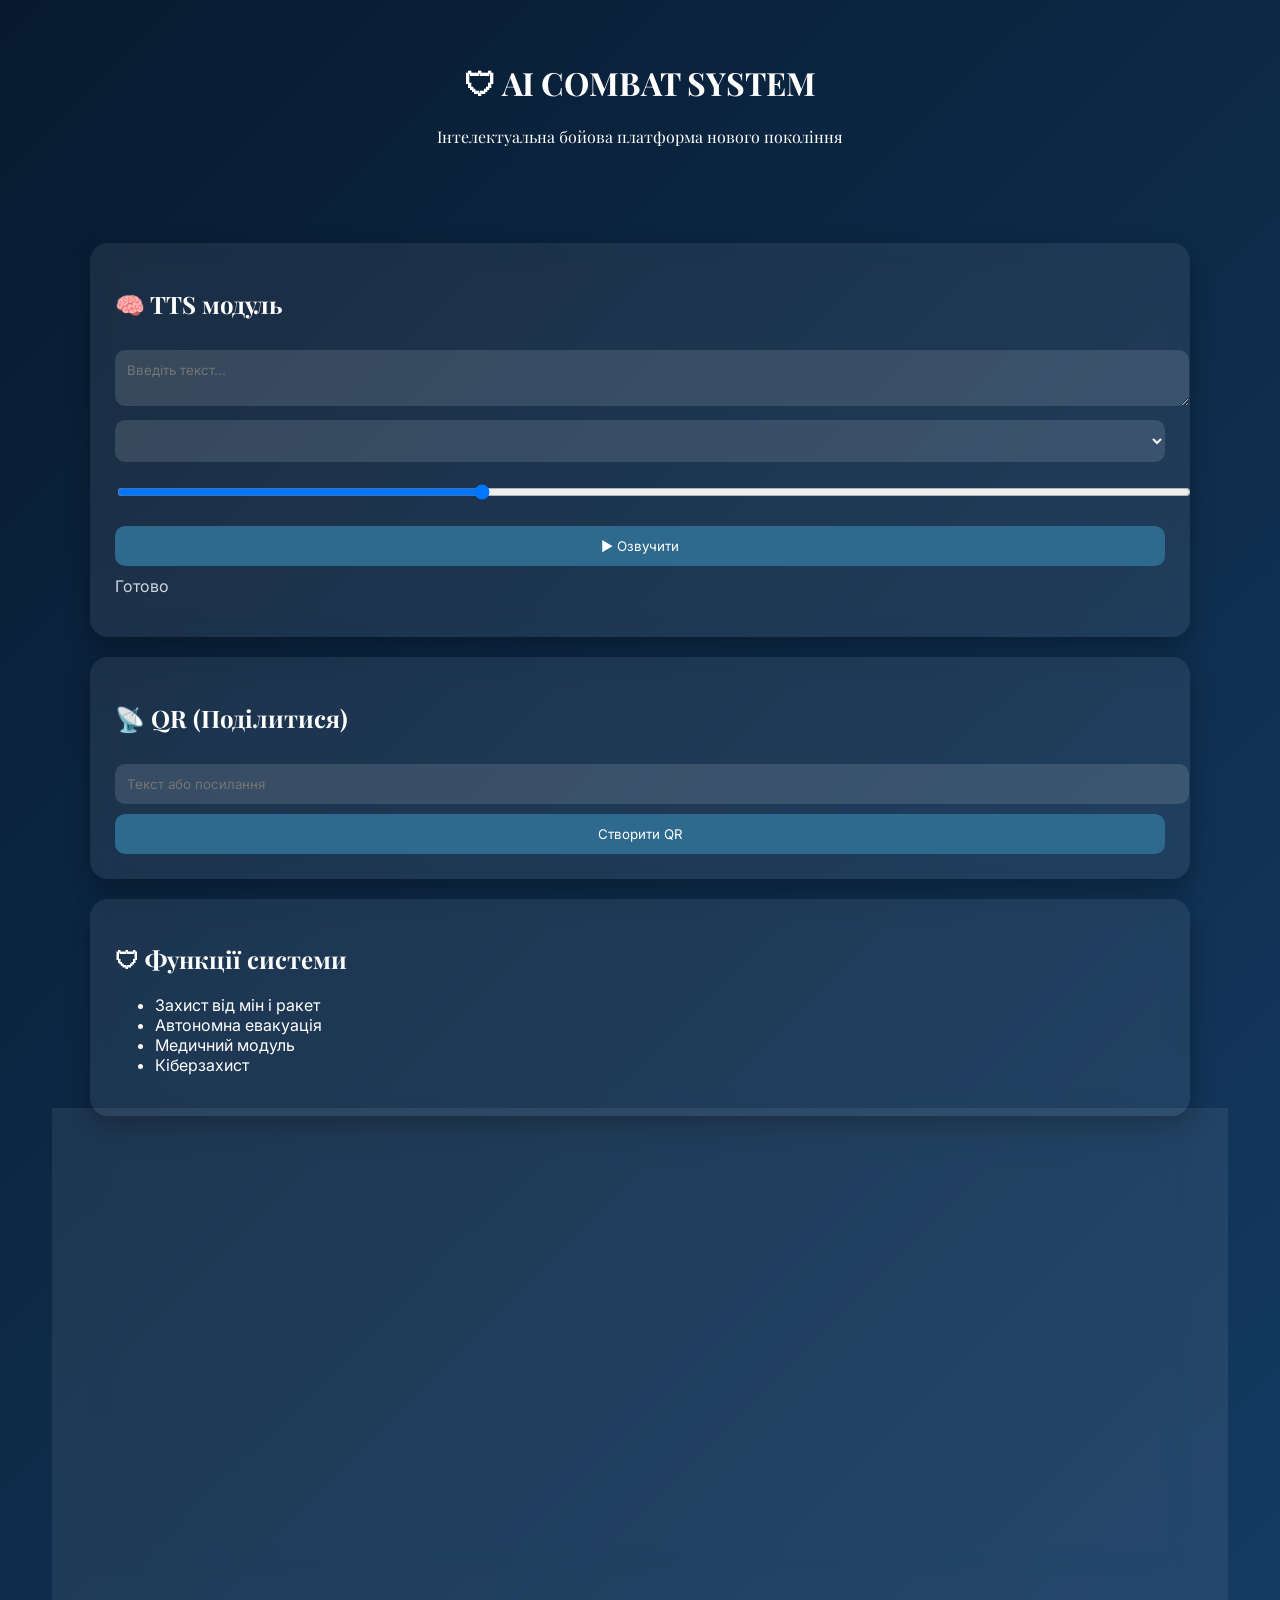
==== commit 760c303f: "Add files via upload" ====
--- a/index.html
+++ b/index.html
@@ -1,101 +1,268 @@
-<!-- index.html -->
+
 <!DOCTYPE html>
 <html lang="uk">
 <head>
-    <meta charset="UTF-8">
-    <meta name="viewport" content="width=device-width, initial-scale=1.0">
-    <title>Інтелектуальна бойова машина</title>
-
-    <!-- Шрифти -->
-    <link href="https://fonts.googleapis.com/css2?family=Playfair+Display:wght@700&family=Inter:wght@300;400;600&display=swap" rel="stylesheet">
-
-    <!-- CSS -->
-    <link rel="stylesheet" href="style.css">
+<meta charset="UTF-8">
+<meta name="viewport" content="width=device-width, initial-scale=1.0">
+<title>AI Combat System</title>
+
+<link href="https://fonts.googleapis.com/css2?family=Playfair+Display:wght@700&family=Inter:wght@300;400;600&display=swap" rel="stylesheet">
+
+<style>
+
+/* ===== BASE ===== */
+body{
+    margin:0;
+    font-family:Inter;
+    background:linear-gradient(135deg,#071A2F,#143B63);
+    color:white;
+}
+
+/* ===== HEADER ===== */
+header{
+    text-align:center;
+    padding:40px;
+    font-family:"Playfair Display", serif;
+}
+
+/* ===== LAYOUT ===== */
+.container{
+    max-width:1100px;
+    margin:auto;
+    padding:20px;
+}
+
+/* ===== CARD (ЄДИНИЙ СТИЛЬ ДЛЯ ВСЬОГО) ===== */
+.card{
+    background:rgba(255,255,255,0.07);
+    backdrop-filter:blur(12px);
+    border-radius:18px;
+    padding:25px;
+    margin:20px 0;
+    box-shadow:0 10px 25px rgba(0,0,0,0.3);
+}
+
+/* ===== TYPOGRAPHY ===== */
+h1,h2{
+    font-family:"Playfair Display", serif;
+}
+
+/* ===== INPUTS ===== */
+input, textarea, select{
+    width:100%;
+    margin-top:10px;
+    padding:12px;
+    border:none;
+    border-radius:10px;
+    outline:none;
+    font-family:Inter;
+
+    background:rgba(255,255,255,0.12);
+    color:white;
+}
+
+/* ===== BUTTONS ===== */
+button{
+    width:100%;
+    padding:12px;
+    border:none;
+    border-radius:10px;
+    margin-top:10px;
+
+    background:#2D6A8D;
+    color:white;
+    cursor:pointer;
+    transition:0.3s;
+    font-family:Inter;
+}
+
+button:hover{
+    background:#A7C7E7;
+    color:#071A2F;
+}
+
+/* ===== QR ===== */
+#qrBox img{
+    margin-top:15px;
+    width:200px;
+    padding:10px;
+    background:white;
+    border-radius:12px;
+}
+
+/* ===== STATUS ===== */
+.status{
+    margin-top:10px;
+    opacity:0.8;
+}
+
+</style>
 </head>
+
 <body>
 
-    <header class="hero">
-        <nav class="navbar">
-            <h1>BattleTech Future</h1>
-
-            <a href="#contacts" class="btn">Контакти</a>
-        </nav>
-
-        <div class="hero-content">
-            <h2>Автономна бойова система майбутнього</h2>
-            <p>
-                Автономна система майбутнього для захисту військових,
-                медичної евакуації та кібербезпеки.
-            </p>
-        </div>
-    </header>
-
-    <main>
-
-        <section class="card">
-            <h2>🛡️ Захист і бойові функції</h2>
-
-            <ul>
-                <li>Не вибухає при наїзді на міну</li>
-                <li>Має захист від різних типів ракет</li>
-                <li>Автоматично підлаштовується під завдання</li>
-                <li>Самостійно виїжджає з оточення</li>
-                <li>Сканує систему «свій-чужий»</li>
-                <li>Аналізує середовище на рівні, недоступному людському оку</li>
-                <li>Перехоплює та знешкоджує дрони</li>
-                <li>Збиває ракети та БПЛА типу «шахед»</li>
-                <li>Мінімізує уламкову небезпеку</li>
-            </ul>
-        </section>
-
-        <section class="card">
-            <h2>🚑 Медичний модуль</h2>
-
-            <ul>
-                <li>Автоматично висуває каталку під пораненого</li>
-                <li>Прикриває військового медика</li>
-                <li>Передає інформацію про стан пораненого</li>
-                <li>Має систему автоматичного переливання крові</li>
-                <li>Стабілізує стан до прибуття в госпіталь</li>
-            </ul>
-        </section>
-
-        <section class="card">
-            <h2>💻 Кібербезпека</h2>
-
-            <ul>
-                <li>Генерує фальшиві коди доступу</li>
-                <li>Передає інформацію про джерело зламу</li>
-                <li>Визначає місце знаходження хакера</li>
-                <li>Інтегрується в систему кібербезпеки України</li>
-            </ul>
-        </section>
-
-        <section class="card">
-            <h2>🔥 Система самознищення</h2>
-
-            <p>
-                У разі захоплення ворогом система активує самознищення.
-                Для відміни потрібно відповісти на 5 захисних запитань.
-            </p>
-        </section>
-
-        <section id="contacts" class="card">
-            <h2>📩 Контакти</h2>
-
-            <form>
-                <input type="text" placeholder="Ваше ім'я">
-                <input type="email" placeholder="Ваш Email">
-                <textarea placeholder="Ваше повідомлення"></textarea>
-
-                <button type="submit">Надіслати</button>
-            </form>
-        </section>
-
-    </main>
-
-    <!-- JavaScript -->
-    <script src="script.js"></script>
+<header>
+    <h1>🛡 AI COMBAT SYSTEM</h1>
+    <p>Інтелектуальна бойова платформа нового покоління</p>
+</header>
+
+<div class="container">
+
+<!-- ================= TTS ================= -->
+<div class="card">
+
+<h2>🧠 TTS модуль</h2>
+
+<textarea id="ttsText" placeholder="Введіть текст..."></textarea>
+
+<select id="voices"></select>
+
+<input type="range" id="rate" min="0.5" max="2" step="0.1" value="1">
+
+<button onclick="speakText()">▶ Озвучити</button>
+
+<p id="status" class="status">Готово</p>
+
+</div>
+
+<!-- ================= QR ================= -->
+<div class="card">
+
+<h2>📡 QR (Поділитися)</h2>
+
+<input id="qrText" placeholder="Текст або посилання">
+
+<button onclick="generateQR()">Створити QR</button>
+
+<div id="qrBox"></div>
+
+</div>
+
+<!-- ================= SYSTEM ================= -->
+<div class="card">
+
+<h2>🛡 Функції системи</h2>
+
+<ul>
+<li>Захист від мін і ракет</li>
+<li>Автономна евакуація</li>
+<li>Медичний модуль</li>
+<li>Кіберзахист</li>
+</ul>
+
+</div>
+
+<!-- ================= SECURITY ================= -->
+<div class="card">
+
+<h2>🔐 Контроль доступу (5 питань)</h2>
+
+<input id="q1" placeholder="1. Код доступу">
+<input id="q2" placeholder="2. Підрозділ">
+<input id="q3" placeholder="3. Рівень доступу">
+<input id="q4" placeholder="4. ID команди">
+<input id="q5" placeholder="5. Підтвердження місії">
+
+<button onclick="checkAccess()">Перевірити доступ</button>
+
+<p id="accessStatus" class="status"></p>
+
+</div>
+
+</div>
+
+<script>
+
+/* ================= TTS ================= */
+
+let voices = [];
+
+function loadVoices(){
+    voices = speechSynthesis.getVoices();
+    let select = document.getElementById("voices");
+    select.innerHTML = "";
+
+    voices.forEach((v,i)=>{
+        let opt = document.createElement("option");
+        opt.value = i;
+        opt.textContent = v.name + " (" + v.lang + ")";
+        select.appendChild(opt);
+    });
+}
+
+speechSynthesis.onvoiceschanged = loadVoices;
+loadVoices();
+
+function speakText(){
+
+    let text = document.getElementById("ttsText").value;
+
+    if(!text){
+        alert("Введіть текст");
+        return;
+    }
+
+    let utter = new SpeechSynthesisUtterance(text);
+
+    let voiceIndex = document.getElementById("voices").value;
+
+    utter.voice = voices[voiceIndex];
+    utter.rate = document.getElementById("rate").value;
+
+    document.getElementById("status").innerText = "🔊 Відтворення...";
+
+    utter.onend = ()=>{
+        document.getElementById("status").innerText = "Готово";
+    };
+
+    window.speechSynthesis.speak(utter);
+}
+
+/* ================= QR ================= */
+
+function generateQR(){
+
+    let text = document.getElementById("qrText").value;
+
+    if(!text){
+        alert("Введіть текст");
+        return;
+    }
+
+    let url =
+    "https://api.qrserver.com/v1/create-qr-code/?size=250x250&data="
+    + encodeURIComponent(text);
+
+    document.getElementById("qrBox").innerHTML =
+    `<img src="${url}" alt="QR Code">`;
+}
+
+/* ================= ACCESS SYSTEM ================= */
+
+function checkAccess(){
+
+    let a1 = document.getElementById("q1").value;
+    let a2 = document.getElementById("q2").value;
+    let a3 = document.getElementById("q3").value;
+    let a4 = document.getElementById("q4").value;
+    let a5 = document.getElementById("q5").value;
+
+    if(!a1 || !a2 || !a3 || !a4 || !a5){
+        document.getElementById("accessStatus").innerText =
+        "⚠ Заповніть усі поля";
+        return;
+    }
+
+    if(a1 === "12345" && a3.toLowerCase() === "high"){
+        document.getElementById("accessStatus").innerText =
+        "🟢 Доступ дозволено";
+    } else {
+        document.getElementById("accessStatus").innerText =
+        "🔴 Доступ відхилено";
+    }
+}
+
+</script>
 
 </body>
 </html>
